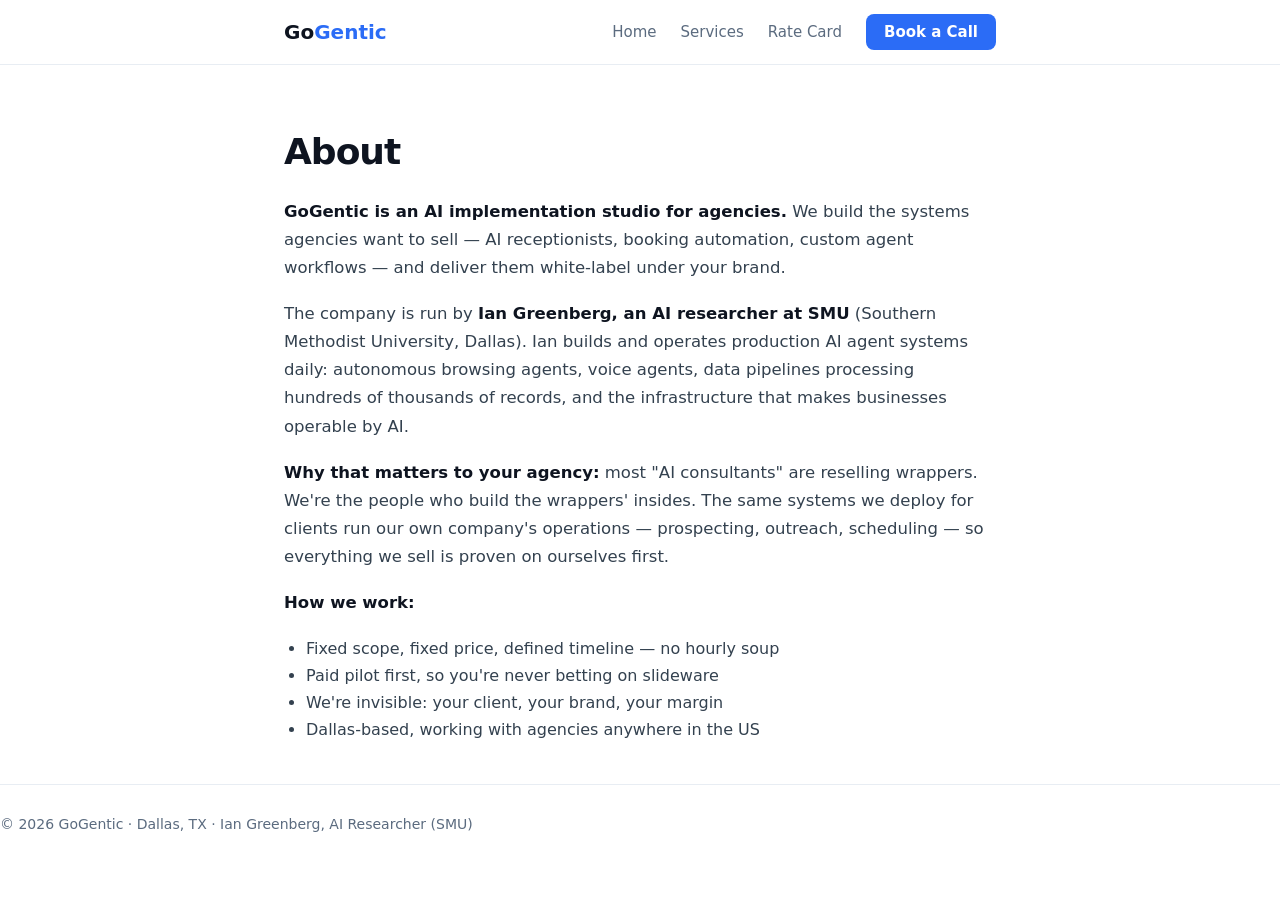
==== web/about.html @ 434d2a3e "consulting-ops v1: SQLite CRM, guarded send lane, thin MCP server, rate card, runbooks, 5-page site" ====
<!DOCTYPE html>
<html lang="en">
<head>
<meta charset="UTF-8"><meta name="viewport" content="width=device-width, initial-scale=1.0">
<title>About — GoGentic</title>
<style>
:root{--ink:#0e1420;--accent:#2b6cf6;--muted:#5b6b7f}
*{margin:0;padding:0;box-sizing:border-box}
body{font-family:ui-sans-serif,system-ui,'Segoe UI',Roboto,sans-serif;color:var(--ink);line-height:1.7}
.wrap{max-width:760px;margin:0 auto;padding:0 24px}
header{border-bottom:1px solid #e8edf3}.nav{display:flex;align-items:center;justify-content:space-between;height:64px}
.logo{font-weight:800;font-size:20px}.logo span{color:var(--accent)}
nav a{color:var(--muted);text-decoration:none;margin-left:24px;font-size:15px}
.cta{background:var(--accent);color:#fff!important;padding:9px 18px;border-radius:8px;font-weight:600}
h1{font-size:36px;letter-spacing:-1px;padding:56px 0 16px}
p{color:#33414f;margin-bottom:18px;font-size:16.5px}
b{color:var(--ink)}
ul{margin:0 0 18px 22px;color:#33414f}
footer{border-top:1px solid #e8edf3;padding:28px 0;color:var(--muted);font-size:14px;margin-top:40px}
</style></head><body>
<header><div class="wrap nav"><div class="logo">Go<span>Gentic</span></div>
<nav><a href="index.html">Home</a><a href="services.html">Services</a><a href="ratecard.html">Rate Card</a><a class="cta" href="contact.html">Book a Call</a></nav></div></header>
<div class="wrap">
<h1>About</h1>
<p><b>GoGentic is an AI implementation studio for agencies.</b> We build the systems
agencies want to sell — AI receptionists, booking automation, custom agent workflows —
and deliver them white-label under your brand.</p>
<p>The company is run by <b>Ian Greenberg, an AI researcher at SMU</b> (Southern Methodist
University, Dallas). Ian builds and operates production AI agent systems daily: autonomous
browsing agents, voice agents, data pipelines processing hundreds of thousands of records,
and the infrastructure that makes businesses operable by AI.</p>
<p><b>Why that matters to your agency:</b> most "AI consultants" are reselling wrappers.
We're the people who build the wrappers' insides. The same systems we deploy for clients
run our own company's operations — prospecting, outreach, scheduling — so everything we
sell is proven on ourselves first.</p>
<p><b>How we work:</b></p>
<ul>
<li>Fixed scope, fixed price, defined timeline — no hourly soup</li>
<li>Paid pilot first, so you're never betting on slideware</li>
<li>We're invisible: your client, your brand, your margin</li>
<li>Dallas-based, working with agencies anywhere in the US</li>
</ul>
</div>
<footer>© 2026 GoGentic · Dallas, TX · Ian Greenberg, AI Researcher (SMU)</footer>
</body></html>
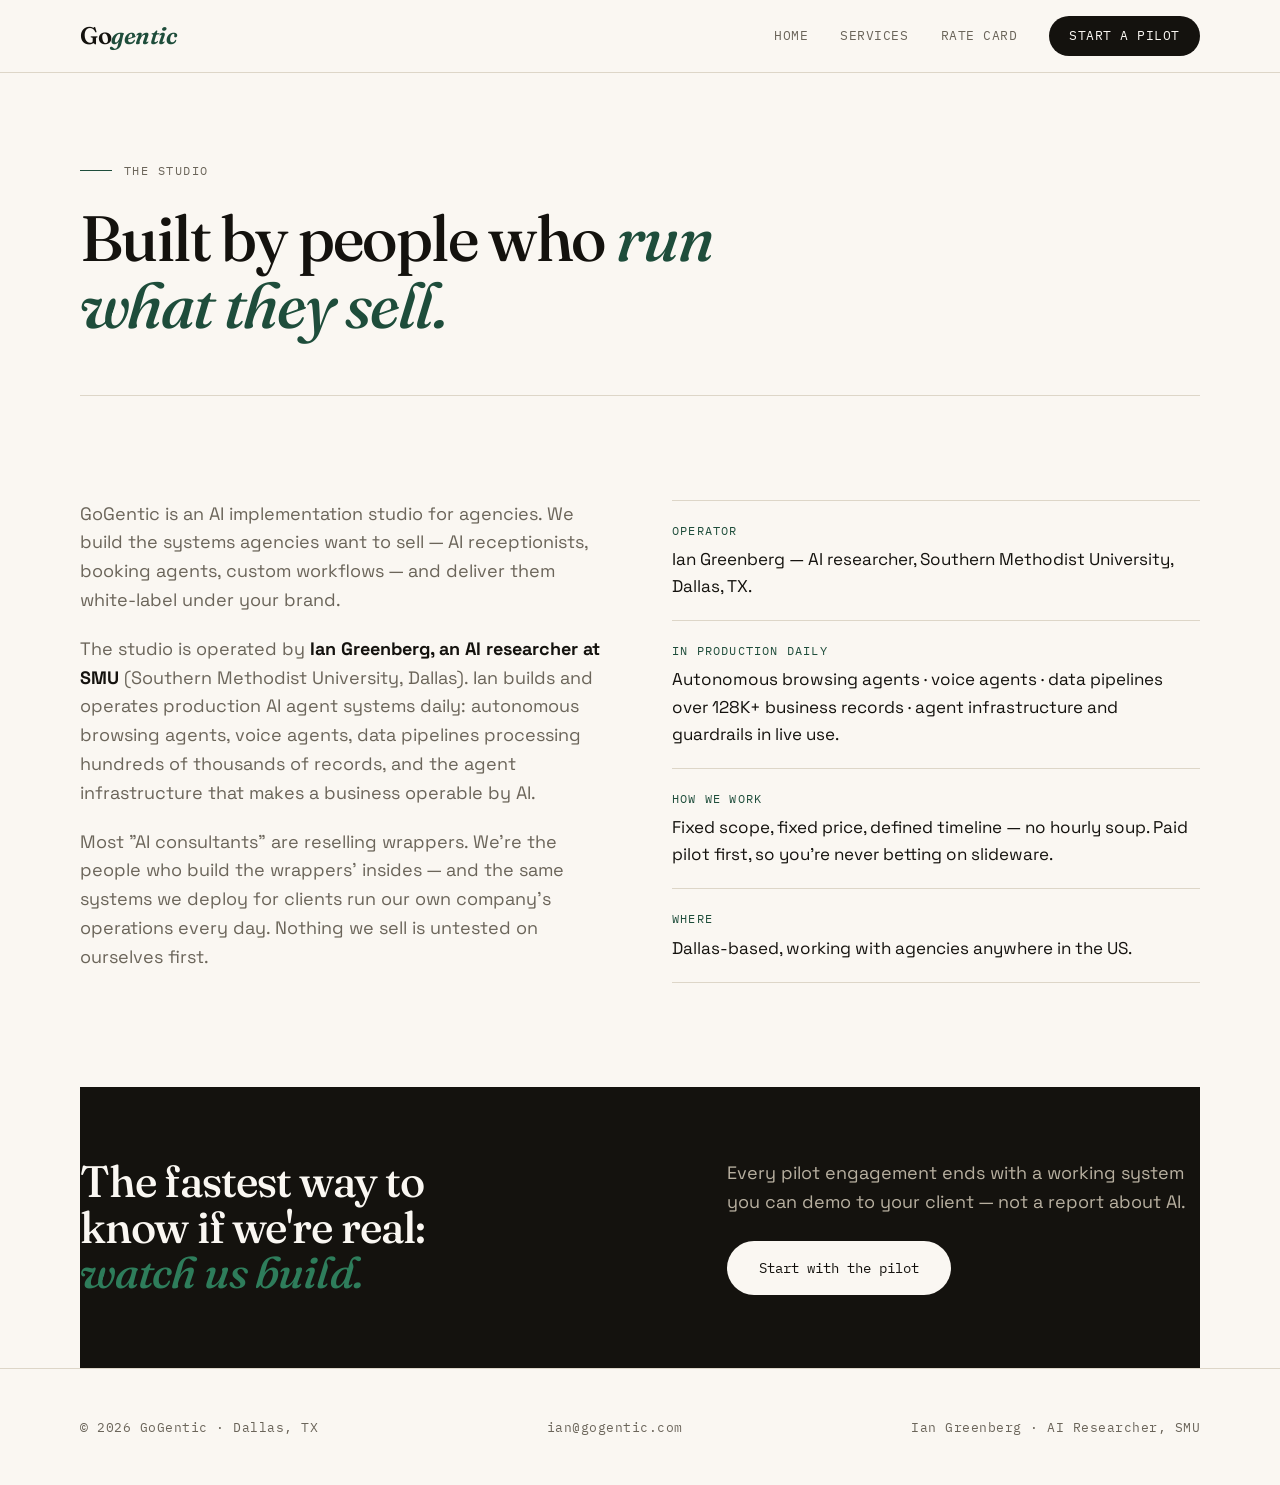
==== commit 5d712c9c: "site v2: research-studio editorial redesign (Fraunces/Space Grotesk/Plex Mono, ink-on-paper, deep gr" ====
--- a/web/about.html
+++ b/web/about.html
@@ -2,44 +2,92 @@
 <html lang="en">
 <head>
 <meta charset="UTF-8"><meta name="viewport" content="width=device-width, initial-scale=1.0">
-<title>About — GoGentic</title>
-<style>
-:root{--ink:#0e1420;--accent:#2b6cf6;--muted:#5b6b7f}
-*{margin:0;padding:0;box-sizing:border-box}
-body{font-family:ui-sans-serif,system-ui,'Segoe UI',Roboto,sans-serif;color:var(--ink);line-height:1.7}
-.wrap{max-width:760px;margin:0 auto;padding:0 24px}
-header{border-bottom:1px solid #e8edf3}.nav{display:flex;align-items:center;justify-content:space-between;height:64px}
-.logo{font-weight:800;font-size:20px}.logo span{color:var(--accent)}
-nav a{color:var(--muted);text-decoration:none;margin-left:24px;font-size:15px}
-.cta{background:var(--accent);color:#fff!important;padding:9px 18px;border-radius:8px;font-weight:600}
-h1{font-size:36px;letter-spacing:-1px;padding:56px 0 16px}
-p{color:#33414f;margin-bottom:18px;font-size:16.5px}
-b{color:var(--ink)}
-ul{margin:0 0 18px 22px;color:#33414f}
-footer{border-top:1px solid #e8edf3;padding:28px 0;color:var(--muted);font-size:14px;margin-top:40px}
-</style></head><body>
-<header><div class="wrap nav"><div class="logo">Go<span>Gentic</span></div>
-<nav><a href="index.html">Home</a><a href="services.html">Services</a><a href="ratecard.html">Rate Card</a><a class="cta" href="contact.html">Book a Call</a></nav></div></header>
+<title>Studio — GoGentic</title>
+<meta name="description" content="GoGentic is an AI implementation studio for agencies, operated by Ian Greenberg, AI researcher at SMU.">
+<link rel="preconnect" href="https://fonts.googleapis.com">
+<link rel="preconnect" href="https://fonts.gstatic.com" crossorigin>
+<link href="https://fonts.googleapis.com/css2?family=Fraunces:ital,opsz,wght@0,9..144,400..600;1,9..144,400..600&family=Space+Grotesk:wght@400;500;600&family=IBM+Plex+Mono:wght@400;500&display=swap" rel="stylesheet">
+<link rel="stylesheet" href="styles.css">
+</head><body>
+
+<header><div class="nav">
+  <a class="logo" href="index.html">Go<em>gentic</em></a>
+  <nav>
+    <a href="index.html">Home</a>
+    <a href="services.html">Services</a>
+    <a href="ratecard.html">Rate Card</a>
+    <a class="pill" href="contact.html">Start a pilot</a>
+  </nav>
+</div></header>
+
 <div class="wrap">
-<h1>About</h1>
-<p><b>GoGentic is an AI implementation studio for agencies.</b> We build the systems
-agencies want to sell — AI receptionists, booking automation, custom agent workflows —
-and deliver them white-label under your brand.</p>
-<p>The company is run by <b>Ian Greenberg, an AI researcher at SMU</b> (Southern Methodist
-University, Dallas). Ian builds and operates production AI agent systems daily: autonomous
-browsing agents, voice agents, data pipelines processing hundreds of thousands of records,
-and the infrastructure that makes businesses operable by AI.</p>
-<p><b>Why that matters to your agency:</b> most "AI consultants" are reselling wrappers.
-We're the people who build the wrappers' insides. The same systems we deploy for clients
-run our own company's operations — prospecting, outreach, scheduling — so everything we
-sell is proven on ourselves first.</p>
-<p><b>How we work:</b></p>
-<ul>
-<li>Fixed scope, fixed price, defined timeline — no hourly soup</li>
-<li>Paid pilot first, so you're never betting on slideware</li>
-<li>We're invisible: your client, your brand, your margin</li>
-<li>Dallas-based, working with agencies anywhere in the US</li>
-</ul>
+
+<div class="page-hero">
+  <div class="label" style="margin-bottom:24px">The studio</div>
+  <h1>Built by people who <em>run what they sell.</em></h1>
 </div>
-<footer>© 2026 GoGentic · Dallas, TX · Ian Greenberg, AI Researcher (SMU)</footer>
+
+<section>
+  <div class="about-strip" style="gap:64px">
+    <div>
+      <p class="lede" style="font-size:18px">GoGentic is an AI implementation studio
+      for agencies. We build the systems agencies want to sell — AI receptionists,
+      booking agents, custom workflows — and deliver them white-label under your
+      brand.</p>
+      <p class="lede" style="font-size:18px;margin-top:20px">The studio is operated by
+      <b style="color:var(--ink)">Ian Greenberg, an AI researcher at SMU</b> (Southern
+      Methodist University, Dallas). Ian builds and operates production AI agent
+      systems daily: autonomous browsing agents, voice agents, data pipelines
+      processing hundreds of thousands of records, and the agent infrastructure that
+      makes a business operable by AI.</p>
+      <p class="lede" style="font-size:18px;margin-top:20px">Most "AI consultants" are
+      reselling wrappers. We're the people who build the wrappers' insides — and the
+      same systems we deploy for clients run our own company's operations every day.
+      Nothing we sell is untested on ourselves first.</p>
+    </div>
+    <div>
+      <div class="fact">
+        <div class="f-label">Operator</div>
+        <p>Ian Greenberg — AI researcher, Southern Methodist University, Dallas, TX.</p>
+      </div>
+      <div class="fact">
+        <div class="f-label">In production daily</div>
+        <p>Autonomous browsing agents · voice agents · data pipelines over 128K+
+        business records · agent infrastructure and guardrails in live use.</p>
+      </div>
+      <div class="fact">
+        <div class="f-label">How we work</div>
+        <p>Fixed scope, fixed price, defined timeline — no hourly soup. Paid pilot
+        first, so you're never betting on slideware.</p>
+      </div>
+      <div class="fact">
+        <div class="f-label">Where</div>
+        <p>Dallas-based, working with agencies anywhere in the US.</p>
+      </div>
+    </div>
+  </div>
+</section>
+
+<div class="band">
+  <section style="padding:72px 0">
+    <div class="band-grid">
+      <h2 class="display" style="font-size:clamp(30px,3.6vw,44px)">The fastest way to
+      know if we're real: <em>watch us build.</em></h2>
+      <div>
+        <p>Every pilot engagement ends with a working system you can demo to your
+        client — not a report about AI.</p>
+        <a class="btn btn-primary" href="contact.html" style="margin-top:24px">Start with the pilot</a>
+      </div>
+    </div>
+  </section>
+</div>
+
+</div>
+
+<footer><div class="wrap foot">
+  <div>© 2026 GoGentic · Dallas, TX</div>
+  <div>ian@gogentic.com</div>
+  <div>Ian Greenberg · AI Researcher, SMU</div>
+</div></footer>
+
 </body></html>
--- a/web/styles.css
+++ b/web/styles.css
@@ -0,0 +1,161 @@
+/* GoGentic — research-studio editorial system
+   Type: Fraunces (display serif) / Space Grotesk (body) / IBM Plex Mono (labels)
+   Color: paper #FAF7F2, ink #14120E, accent deep green #1E4D3B, muted #6B655A */
+:root{
+  --paper:#FAF7F2; --ink:#14120E; --accent:#1E4D3B; --accent-bright:#2E7D5B;
+  --muted:#6B655A; --line:#DDD6C8; --card:#F2EDE3; --warm:#EFE6D6;
+}
+*{margin:0;padding:0;box-sizing:border-box}
+html{scroll-behavior:smooth}
+body{font-family:'Space Grotesk',sans-serif;background:var(--paper);color:var(--ink);
+  font-size:17px;line-height:1.6;-webkit-font-smoothing:antialiased}
+::selection{background:var(--accent);color:var(--paper)}
+a{color:inherit}
+
+/* ---- chrome ---- */
+header{position:sticky;top:0;z-index:50;background:rgba(250,247,242,.92);
+  backdrop-filter:blur(8px);border-bottom:1px solid var(--line)}
+.nav{max-width:1200px;margin:0 auto;padding:0 40px;height:72px;
+  display:flex;align-items:center;justify-content:space-between}
+.logo{font-family:'Fraunces',serif;font-weight:600;font-size:24px;letter-spacing:-.02em;
+  text-decoration:none}
+.logo em{font-style:italic;color:var(--accent)}
+nav{display:flex;gap:32px;align-items:center}
+nav a{font-family:'IBM Plex Mono',monospace;font-size:13px;letter-spacing:.04em;
+  text-transform:uppercase;text-decoration:none;color:var(--muted);transition:color .15s}
+nav a:hover{color:var(--ink)}
+nav a.pill{background:var(--ink);color:var(--paper);padding:10px 20px;border-radius:99px}
+nav a.pill:hover{background:var(--accent);color:var(--paper)}
+
+.wrap{max-width:1200px;margin:0 auto;padding:0 40px}
+
+/* ---- type ---- */
+.display{font-family:'Fraunces',serif;font-weight:500;line-height:1.04;letter-spacing:-.02em}
+.display em{font-style:italic;color:var(--accent)}
+h2.display{font-size:clamp(34px,4.5vw,56px);max-width:14ch}
+.label{font-family:'IBM Plex Mono',monospace;font-size:12px;letter-spacing:.12em;
+  text-transform:uppercase;color:var(--muted);display:flex;align-items:center;gap:12px}
+.label:before{content:"";width:32px;height:1px;background:var(--accent)}
+.lede{font-size:20px;color:var(--muted);max-width:54ch}
+
+/* ---- hero ---- */
+.hero{padding:96px 0 72px;border-bottom:1px solid var(--line)}
+.hero h1{font-family:'Fraunces',serif;font-weight:500;
+  font-size:clamp(44px,6.4vw,84px);line-height:1.02;letter-spacing:-.025em;max-width:16ch}
+.hero h1 em{font-style:italic;color:var(--accent)}
+.hero-grid{display:grid;grid-template-columns:1fr 340px;gap:64px;align-items:end}
+.hero-side{padding-bottom:8px}
+.hero-side p{color:var(--muted);font-size:16px;margin-bottom:24px}
+.hero-cta{display:flex;gap:16px;align-items:center;flex-wrap:wrap}
+.btn{display:inline-block;font-family:'IBM Plex Mono',monospace;font-size:14px;
+  text-decoration:none;padding:16px 32px;border-radius:99px;transition:.2s}
+.btn-primary{background:var(--ink);color:var(--paper)}
+.btn-primary:hover{background:var(--accent)}
+.btn-ghost{border:1px solid var(--ink);color:var(--ink)}
+.btn-ghost:hover{background:var(--ink);color:var(--paper)}
+
+/* ---- proof strip ---- */
+.proof{border-bottom:1px solid var(--line)}
+.proof-grid{display:grid;grid-template-columns:repeat(3,1fr)}
+.proof-cell{padding:40px 32px;border-right:1px solid var(--line)}
+.proof-cell:last-child{border-right:none}
+.proof-cell .num{font-family:'Fraunces',serif;font-size:44px;font-weight:500;
+  letter-spacing:-.02em;color:var(--accent)}
+.proof-cell p{font-size:14.5px;color:var(--muted);max-width:26ch;margin-top:6px}
+
+/* ---- sections ---- */
+section{padding:104px 0}
+.sec-head{display:flex;justify-content:space-between;align-items:end;margin-bottom:64px;gap:40px}
+.sec-head .idx{font-family:'IBM Plex Mono',monospace;color:var(--muted);font-size:14px}
+
+/* services: asymmetric rows, not cards */
+.svc-row{display:grid;grid-template-columns:72px 1fr 380px;gap:40px;
+  padding:48px 0;border-top:1px solid var(--line);align-items:start}
+.svc-row:last-child{border-bottom:1px solid var(--line)}
+.svc-num{font-family:'IBM Plex Mono',monospace;color:var(--accent);font-size:15px;padding-top:10px}
+.svc-body h3{font-family:'Fraunces',serif;font-size:28px;font-weight:500;letter-spacing:-.01em}
+.svc-body p{color:var(--muted);margin-top:10px;max-width:52ch}
+.svc-price{text-align:right;padding-top:6px}
+.svc-price .w{font-family:'Fraunces',serif;font-size:30px;letter-spacing:-.02em}
+.svc-price .r{font-family:'IBM Plex Mono',monospace;font-size:12.5px;color:var(--muted);
+  margin-top:4px;letter-spacing:.03em}
+
+/* editorial band */
+.band{background:var(--ink);color:var(--paper)}
+.band .display em{color:var(--accent-bright)}
+.band-grid{display:grid;grid-template-columns:1.2fr 1fr;gap:80px;align-items:center}
+.band p{color:#B8B0A0;font-size:18px;max-width:48ch}
+.band .btn-primary{background:var(--paper);color:var(--ink)}
+.band .btn-primary:hover{background:var(--accent-bright);color:var(--paper)}
+.band .label{color:#8A8272}.band .label:before{background:var(--accent-bright)}
+
+/* steps */
+.step{display:grid;grid-template-columns:120px 1fr;gap:40px;padding:40px 0;
+  border-top:1px solid var(--line)}
+.step:last-child{border-bottom:1px solid var(--line)}
+.step .s-num{font-family:'Fraunces',serif;font-style:italic;font-size:52px;
+  color:var(--accent);line-height:1}
+.step h3{font-size:22px;font-weight:600;margin-bottom:8px}
+.step p{color:var(--muted);max-width:56ch}
+
+/* about strip */
+.about-strip{display:grid;grid-template-columns:1fr 1fr;gap:80px;align-items:start}
+.about-strip .display{font-size:clamp(28px,3vw,40px)}
+.fact{padding:20px 0;border-top:1px solid var(--line)}
+.fact:last-child{border-bottom:1px solid var(--line)}
+.fact .f-label{font-family:'IBM Plex Mono',monospace;font-size:12px;letter-spacing:.1em;
+  text-transform:uppercase;color:var(--accent)}
+.fact p{margin-top:6px;color:var(--ink)}
+
+footer{border-top:1px solid var(--line);padding:48px 0;margin-top:0}
+.foot{display:flex;justify-content:space-between;flex-wrap:wrap;gap:12px;
+  font-family:'IBM Plex Mono',monospace;font-size:12.5px;color:var(--muted);
+  letter-spacing:.04em}
+
+/* page hero (inner pages) */
+.page-hero{padding:88px 0 56px;border-bottom:1px solid var(--line)}
+.page-hero h1{font-family:'Fraunces',serif;font-weight:500;
+  font-size:clamp(40px,5vw,64px);letter-spacing:-.025em;line-height:1.05;max-width:18ch}
+.page-hero h1 em{font-style:italic;color:var(--accent)}
+.page-hero .lede{margin-top:24px}
+
+/* rate table — editorial, no zebra */
+.rtable{width:100%;border-collapse:collapse}
+.rtable th{font-family:'IBM Plex Mono',monospace;font-size:12px;letter-spacing:.1em;
+  text-transform:uppercase;color:var(--muted);text-align:left;padding:16px 12px;
+  border-bottom:2px solid var(--ink)}
+.rtable td{padding:24px 12px;border-bottom:1px solid var(--line);vertical-align:top}
+.rtable td:first-child{font-family:'Fraunces',serif;font-size:21px}
+.rtable .w{font-family:'Fraunces',serif;font-size:24px;color:var(--accent)}
+.rtable .r{font-family:'IBM Plex Mono',monospace;font-size:13px;color:var(--muted)}
+.rtable .rec{font-family:'IBM Plex Mono',monospace;font-size:12px;color:var(--muted)}
+
+.note{background:var(--card);border-radius:16px;padding:40px;margin:56px 0}
+.note h3{font-family:'Fraunces',serif;font-size:24px;margin-bottom:12px}
+.note p{color:var(--muted);max-width:64ch}
+.note b{color:var(--ink)}
+
+/* contact */
+.c-grid{display:grid;grid-template-columns:1fr 1fr;gap:64px;align-items:start}
+.c-card{background:var(--card);border-radius:16px;padding:44px}
+.c-card h3{font-family:'Fraunces',serif;font-size:26px;margin-bottom:10px}
+.c-card p{color:var(--muted);margin-bottom:20px}
+input,textarea{width:100%;background:var(--paper);border:1px solid var(--line);
+  border-radius:10px;padding:14px;font-family:'Space Grotesk',sans-serif;
+  font-size:15.5px;margin-bottom:14px;color:var(--ink)}
+input:focus,textarea:focus{outline:2px solid var(--accent);border-color:transparent}
+label{font-family:'IBM Plex Mono',monospace;font-size:12px;letter-spacing:.08em;
+  text-transform:uppercase;color:var(--muted);display:block;margin-bottom:6px}
+
+@media(max-width:960px){
+  .hero-grid,.band-grid,.about-strip,.c-grid{grid-template-columns:1fr;gap:40px}
+  .svc-row{grid-template-columns:40px 1fr;gap:20px}
+  .svc-price{grid-column:2;text-align:left}
+  .proof-grid{grid-template-columns:1fr}
+  .proof-cell{border-right:none;border-bottom:1px solid var(--line)}
+  .wrap{padding:0 24px}
+  .nav{padding:0 24px}
+  section{padding:72px 0}
+  nav{gap:18px}
+}
+@media(prefers-reduced-motion:reduce){*{transition:none!important;animation:none!important}}
